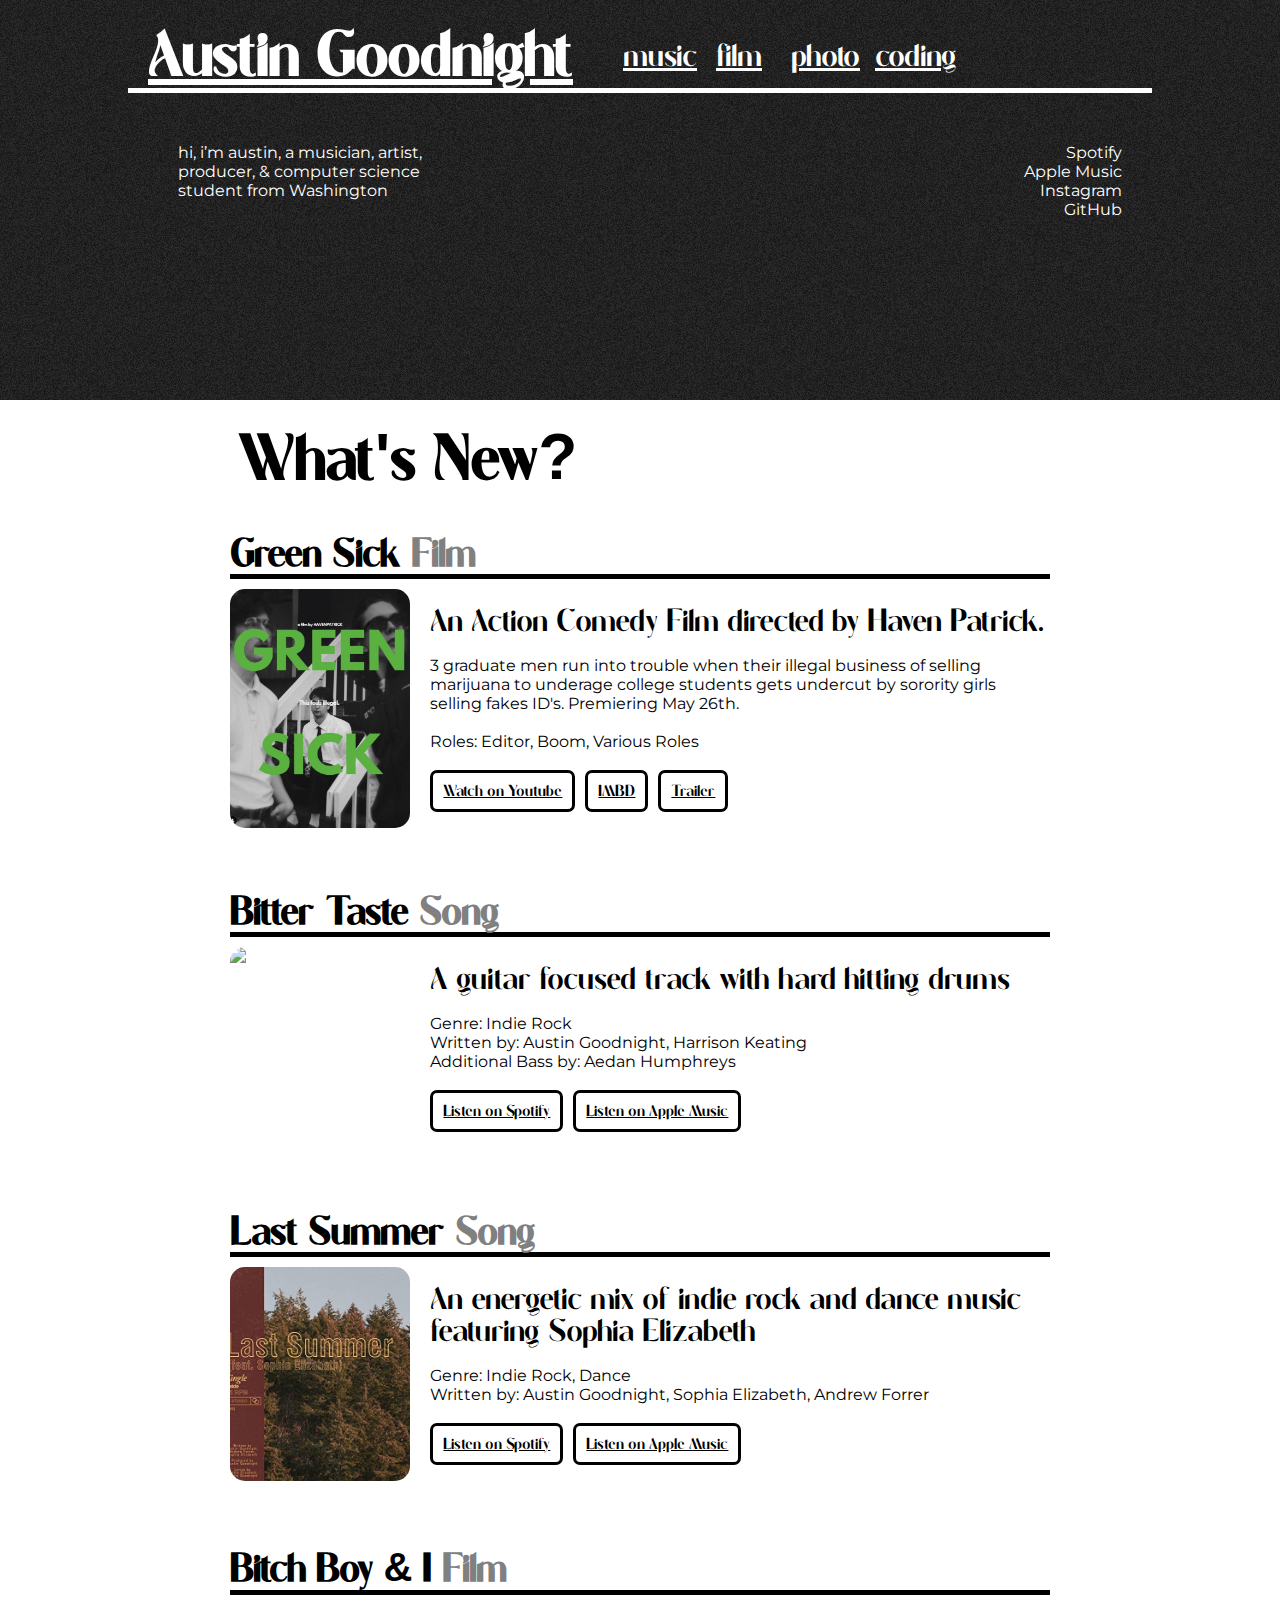
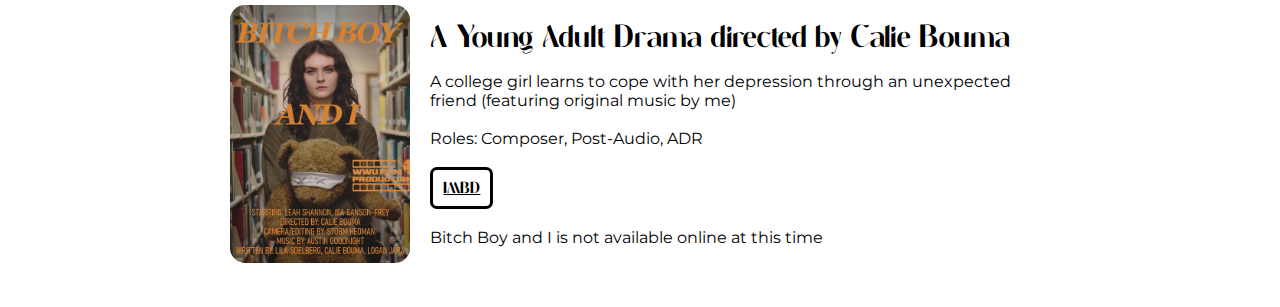
==== index.html @ 9bcbfb52 "init" ====
<!DOCTYPE html>
<link rel="preconnect" href="https://fonts.googleapis.com">
<link rel="preconnect" href="https://fonts.gstatic.com" crossorigin>
<link href="https://fonts.googleapis.com/css2?family=Arimo:wght@400;500;600;700&family=Lancelot&family=Montserrat:wght@200;300;400;500;600;700&family=Rakkas&family=Source+Serif+Pro:wght@300&display=swap" rel="stylesheet">
<link rel="stylesheet" href="https://fonts.googleapis.com/css2?family=Material+Symbols+Outlined:opsz,wght,FILL,GRAD@20..48,100..700,0..1,-50..200" />

<html>

<head>
    <title>Austin Goodnight</title> 
    <meta charset="utf-8">
    <meta http-equiv-"X-UA-Compatible" content="IE-Edge">
    <meta name="viewport" content+"width=device-width, initial-scale=1.0">
    <!-- icon library -->
    <link rel="stylesheet" href="webfontkit/stylesheet.css">
    <link rel="stylesheet" href="https://cdnjs.cloudflare.com/ajax/libs/font-awesome/4.7.0/css/font-awesome.min.css">
    <link rel="stylesheet" href="style.css">
</head>

<body>
    <div id="popup">
        <span id="exit-icon" class="material-symbols-outlined" onclick="showMenu()">
            close
        </span>
        <nav id="mobile-nav">  
            <a href="music.html">music</a>
            <a href="films.html">film</a>
            <a href="photo.html">photo</a>
            <a href="coding.html">coding</a>
        </nav>
    </div>
    <div class="image">
        <div class="upper-content">
            <div id="header">
                <a href="index.html"><h1 id="header-name">Austin Goodnight</h1></a>
                <nav id="header-nav">
                    <div><a href="music.html">music</a></div>
                    <div><a href="films.html">film</a></div>
                    <div><a href="photo.html">photo</a></div>
                    <div><a href="coding.html">coding</a></div>
                </nav>
                <button id="menu" onclick="showMenu()"><i class="fa fa-bars"></i></button>               
            </div>  
            <div class="divider"></div>
            <div class="top-info">
                <p class="introduction">
                    hi, i’m austin, a musician, artist, producer, & computer science student from Washington
                </p>
                <nav class="socials">
                    <a href="https://open.spotify.com/artist/4BmOBnTDsTRgpw4KSJvKvd?si=6YWzLAklRfqEtSBMT5pbHQ" target="_blank" rel="noopener noreferrer">Spotify</a>
                    <a href="https://music.apple.com/us/artist/austin-goodnight/1666440903" target="_blank" rel="noopener noreferrer">Apple Music</a>
                    <a href="https://www.instagram.com/austingoodnightsc/" target="_blank" rel="noopener noreferrer">Instagram</a>
                    <a>GitHub</a>
                </nav>
            </div> 
        </div>
    </div>
    <div class="color">
        <div class="lower-content">
            <h4>What's New?</h4>
            <div class="article">
                <h3>Green Sick <span class="type">Film</span></h3>
                <div class="divider"></div>
                <div class="article-body">
                    <img src="images/article/greensick.jpeg">
                    <p><span class="title">An Action Comedy Film directed by Haven Patrick.</span> <br> <br>3 graduate men run into trouble when their illegal business of selling marijuana to underage college students gets undercut by sorority girls selling fakes ID's. Premiering May 26th.
                        <br> <br> 
                        Roles: Editor, Boom, Various Roles
                        <br>
                        <br>
                        <a href="https://www.youtube.com/watch?v=3GFHud4pnio" class="button">Watch on Youtube</a><a href="https://www.imdb.com/title/tt24776512/?ref_=fn_al_tt_2" class="button">IMBD</a><a href="https://www.youtube.com/watch?v=iKAZ3alRIjg" class="button">Trailer</a>
                    </p>
                </div>
            </div>
            <div class="article">
                <h3>Bitter Taste <span class="type">Song</span></h3>
                <div class="divider"></div>
                <div class="article-body">
                    <img src="images/article/bittertaste.png">
                    <p>
                        <span class="title">A guitar focused track with hard hitting drums</span>
                        <br><br> 
                        Genre: Indie Rock
                        <br> 
                        Written by: Austin Goodnight, Harrison Keating<br>Additional Bass by: Aedan Humphreys
                        <br><br>
                        <a href="https://open.spotify.com/track/4Bsj2feCV5S3oI59OvLlVz?si=7c9fcb22a27c48c9" class="button">Listen on Spotify</a><a href="https://music.apple.com/us/album/bitter-taste/1688491942?i=1688491943" class="button">Listen on Apple Music</a>
                    </p>
                </div>
            </div>
            <div class="article">
                <h3>Last Summer <span class="type">Song</span></h3>
                <div class="divider"></div>
                <div class="article-body">
                    <img src="images/article/lastsummer.jpeg">
                    <p>
                        <span class="title">An energetic mix of indie rock and dance music featuring Sophia Elizabeth</span>
                        <br><br> 
                        Genre: Indie Rock, Dance
                        <br> 
                        Written by: Austin Goodnight, Sophia Elizabeth, Andrew Forrer
                        <br><br>
                        <a href="https://open.spotify.com/track/5TkB6rIjFY2MxIZquT14FN?si=1332acb9442a42ca" class="button">Listen on Spotify</a><a href="https://music.apple.com/us/album/last-summer-feat-sophia-elizabeth/1666482993?i=1666482995" class="button">Listen on Apple Music</a>
                    </p>
                </div>
            </div>
            <div class="article">
                <h3>Bitch Boy & I <span class="type">Film</span></h3>
                <div class="divider"></div>
                <div class="article-body">
                    <img src="images/article/bitchboy.jpg">
                    <p>
                        <span class="title">A Young Adult Drama directed by Calie Bouma</span> 
                        <br><br>
                            A college girl learns to cope with her depression through an unexpected friend (featuring original music by me)
                        <br><br> 
                            Roles: Composer, Post-Audio, ADR
                        <br><br>
                        <a href="https://www.imdb.com/title/tt24104666/?ref_=ttfc_fc_tt" class="button">IMBD</a>
                        <br>
                        <br>Bitch Boy and I is not available online at this time
                    </p>
                </div>
            </div> 
        </div> 
    </div>
</body>
</html>

<script>
    function showMenu() {
        var x = document.getElementById("popup");
        if (x.style.height === "100vh") {
            x.style.display = "none";
            x.style.height = "0%";
        } else {
            x.style.display = "block";
            x.style.height = "100vh"
        }
    }
</script>
---- webfontkit/stylesheet.css ----
/*! Generated by Font Squirrel (https://www.fontsquirrel.com) on May 15, 2023 */



@font-face {
    font-family: 'enoway_personal_useregular';
    src: url('enoway_personal_use-webfont.woff2') format('woff2'),
         url('enoway_personal_use-webfont.woff') format('woff');
    font-weight: normal;
    font-style: normal;

}
---- style.css ----
*{
    font-family: 'Montserrat', sans-serif;
    display: display-block;
}
.upper-content h1, .upper-content p, a{
    color: white;
}
html{
    background-image: url(images/general/background.png);
}
.lower-content a{
    color: black;
}
body {
    cursor: url(images/cursor/main32.png), auto;
}
a:hover{
    cursor: url(images/cursor/hover32.png), auto;
}

body, div{
    padding: 0;
    margin: 0;
}
span, h1,h2,h3,h4,h5,h6 {
    font-family: 'enoway_personal_useregular', sans-serif;
    margin: 0;
    padding: 0;
}
h2{
    text-align: left;
    padding: 20px 0;
    color: black;
    font-size: 5em;
}
h1{
    font-size: 4em;
    transition: .3s;
}
h3{
    font-size: 1.5em;
    color: white;
}
h4{
    padding: 20px 0;
    color:black;
    font-size: 4em;
    padding-left: 110px;
}

h1:hover{
    text-shadow: rgba(0, 0, 0, 0.1) 0px 0px 20px, 
    #FF533F 3px 3px 0px;
}

#gallery{
    display: grid;
    grid-template-columns: 1fr 1fr 1fr; 
    width: 100%;
}
#gallery img{
    display: block;
    padding: 20px;
    width: 100%;
    margin: auto auto;
    box-sizing: border-box;
    transition: .3s;
    object-fit: cover;
}
#gallery img:hover{
    box-shadow: rgba(50, 50, 93, 0.25) 0px 50px 100px -20px, rgba(0, 0, 0, 0.3) 0px 30px 60px -30px;
    padding: 0px;
}
.img-container{
    box-sizing: border-box;
    /*height: 110%;*/
    background-color: white;
}


/*header/nav styling*/
#header{
    display: flex;
}
#header-name{
    color: white;
    padding-left: 20px;
}
#header-nav{
    display: flex;
    margin-left: 40px;
}
#header-nav a{
    transition: .3s;
    text-align: center;
    font-family: 'enoway_personal_useregular', sans-serif;
    font-size: 2em; 
}
#header-nav div{
    width: 5vw;
    padding: 10px;
    margin: auto; /* centers vertically */
    text-align: center;
}
#header-nav a:hover{
    background-color: #FF533F;
}
/* end header/nav styling */

.top-info{
    width: 100%;
    margin: 50px;
}
.introduction{
    float: left;
    width: 30%;
    margin: 0;
}
.socials a{
    display: block;
    transition: .3s;
    text-decoration: none;
}
.socials a:hover{
    color: white;
    font-weight: bold;
    font-size: 1.3em;
    padding: 5px 10px;
    border-radius: 5px;
}
.socials{
    float: right;
    align-content: right;
    padding: 0;
    margin: 0;
    margin-right: 80px;
    text-align: right;
}
.upper-content{
    padding-top: 24px;
    width: 80%;
    margin: 0 auto;
}
.lower-content{
    width: 80%;
    margin: 0 auto;
}
/*.lower-content div{
    margin: 10px;
}*/
.lower-content-music{
    width: 80%;
    margin: 0 auto;
    display: grid;
    grid-template-columns: 2fr 1fr;
}
.lower-content-music div{
    margin: 10px;
}
.upper-content .divider{
    background-color: white;
}
.color{
    background-color: white;
    width: 100%;
    margin: 0;
    overflow: hidden;
    padding: 0;
}
.image{
    background-image: url("images/general/banner2.jpeg");
    object-fit: cover;
    height: 400px;
    width: 100%;
    padding: 0;
    margin: 0;
    background-position: 50%;
    background-size: 100%;
}


/* Film Page */
table{
    text-align: left;
    font-style:normal;
    width: 100%;
}

form{
    display: grid;
    grid-template-columns: 1fr;
}
form textarea{
    resize: none;
    border: 2px black solid;
    border-radius: 5px;
    margin: 10px 0;
}
#submitButton{
    font-size: 1.2em;
    padding: 5px;
    background-color: black;
    border: 2px black solid;
    border-radius: 5px;
    color: white;
    transition: .3s;
}
#submitButton:hover{
    background-color: white;
    color: black;
}

/* ARTICLE STYLING */
.article{
    display: block;
    width: 80%;
    margin: 0 auto;
    margin-bottom: 24px;
    transition: .3s;
    padding: 20px;
    border-radius: 20px;
}
.article:hover{
    box-shadow: rgba(0, 0, 0, 0.1) 0px 0px 20px, 
    #FF533F 8px 8px 0px,
                #299FFF 16px 16px 0px,
                #F9FF47 24px 24px 0px;
}
.title{
    font-size: 2em;
}
.article img{
    width: 180px;
    border-radius: 15px;
    object-fit: cover;
}
.article p{
    padding-left: 20px;
    color: black;
}
.article h3{
    font-size: 2.5em;
    color:black;
}
.article-body{
    display: flex;
    flex-direction: row;
}
.type{
    color: grey;
    /*font-style: italic;*/
    text-align: right;
}
.button{
    display: inline-block;
    box-sizing: border-box;
    font-family: 'enoway_personal_useregular', sans-serif;
    border: 3px solid black;
    color:black;
    padding: 10px;
    border-radius: 7px;
    margin-right: 10px;
    transition: .3s;
    font-size: 1.5  em;
}
.button:hover{
    background-color: black;
    color: white;
}
.divider{
    width: 100%;
    height: 5px;
    border-radius: 5    px;
    margin-bottom: 10px;
    background-color:black;
}
h5{
    padding: 20px 0;
    font-size: 3em;
}
/* END ARTICLE STYLING */

/* Mobile / Tablet Nav */
#menu{
    display: none;
    width: 0px;
}
#mobile-nav{
    margin-top: 200px;
}
#popup{
    position: fixed;
    display: none;
    height: 0;
    transition: .5s;
    width: 100vw;
    background-color: orange;

}
#mobile-nav a{
    padding-top: 20px;
    font-weight: bold;
    font-size: 3em;
    text-align: center;
    display: block;
    width: 100%;
}
#exit-icon{
    position: fixed;
    top: 0;
    right: 0;
    font-size: 4em;
    color: white;
    padding: 20px;
}



/* this css is used when width is under the given pixels */
@media (max-width: 1200px) {
    #menu{
        display: block;
        transition: .3s;
        margin: auto 0;
        margin-left: auto;  
        font-size: 35px;
        padding-right: 60px;
        background-color: transparent;
        border: none;
        color: white;
        
    }
    #header-nav a, #header-nav nav, #header-nav div{
        display: none;
        width: 0px;
    }
    .article{
        width: 100%;
    }
    #gallery{
        grid-template-columns: 1fr 1fr; 
    }
    h4{
        padding-left: 10px;
    }
}
@media (max-width: 1000px) {
    h4{
        margin-left: 0;
        padding-left: 0;
    }
    .article img{
        width: 100%;
        height: 300px;
    }
}
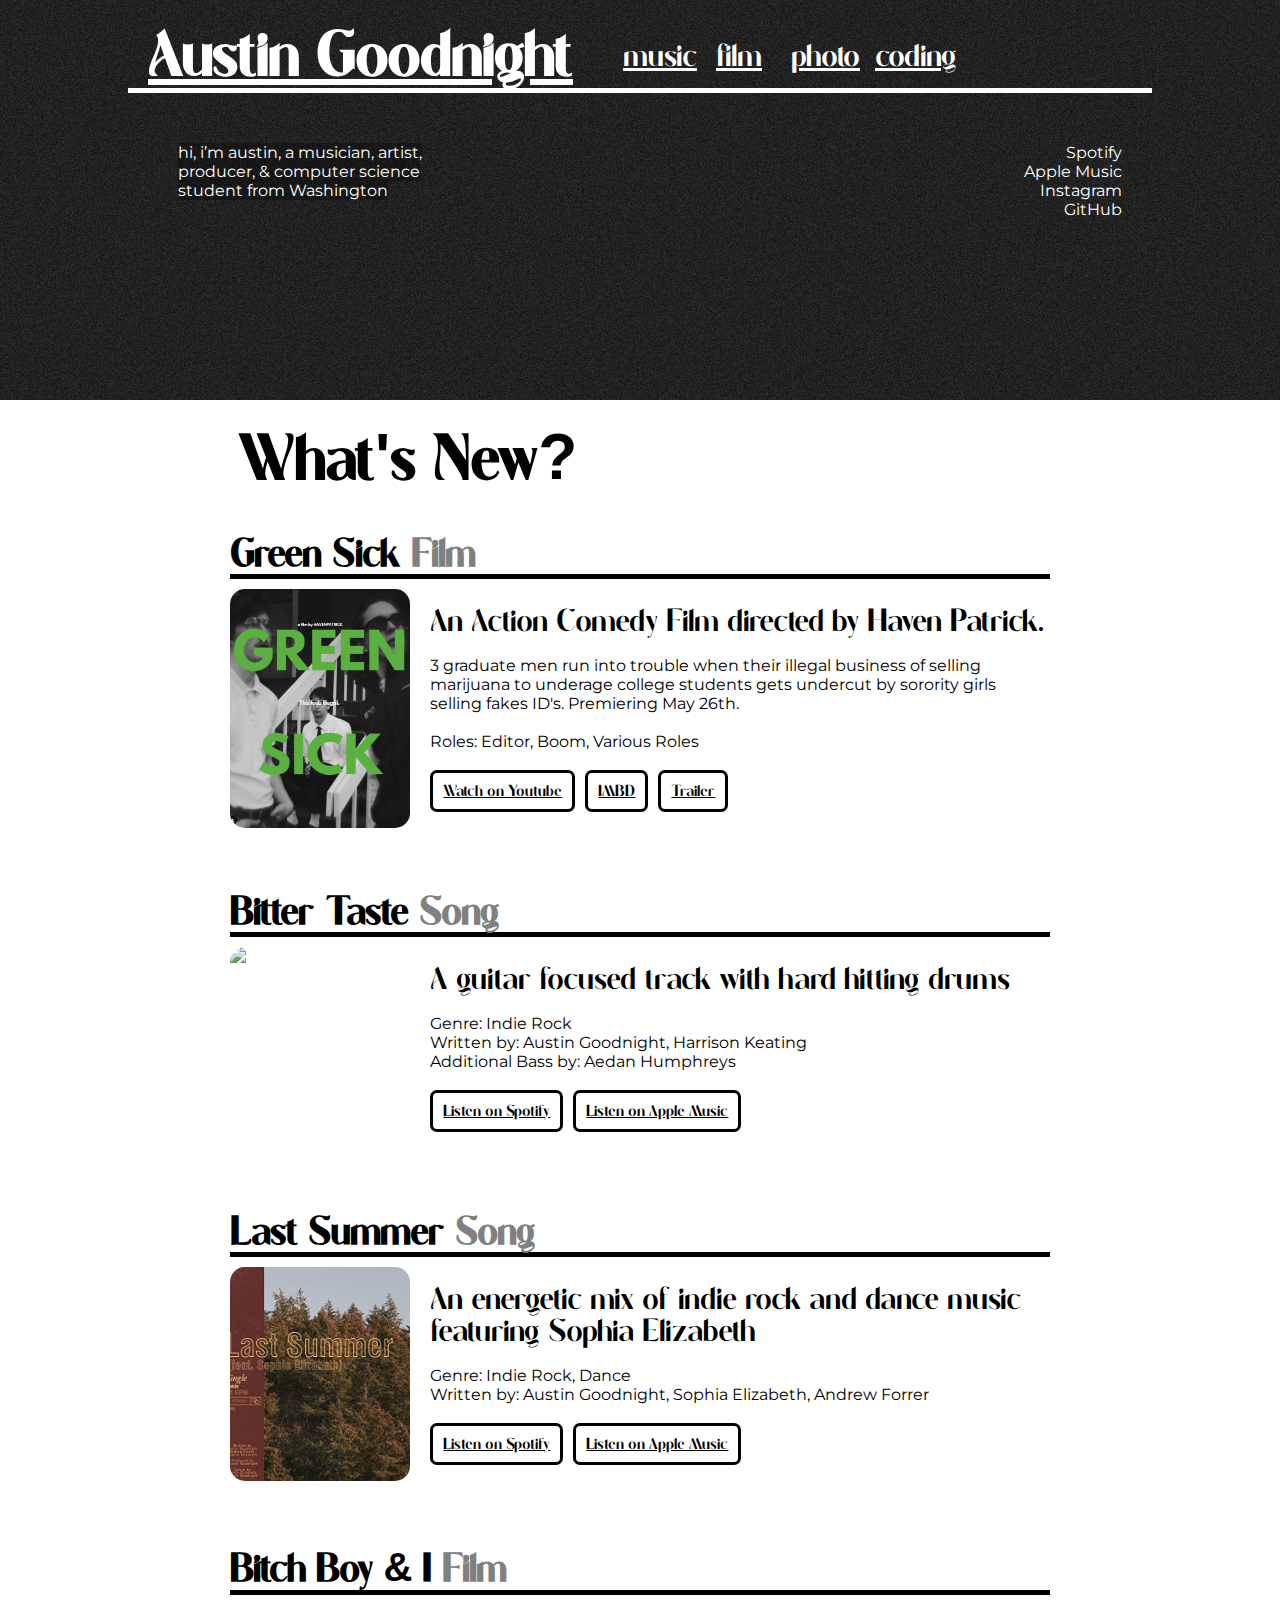
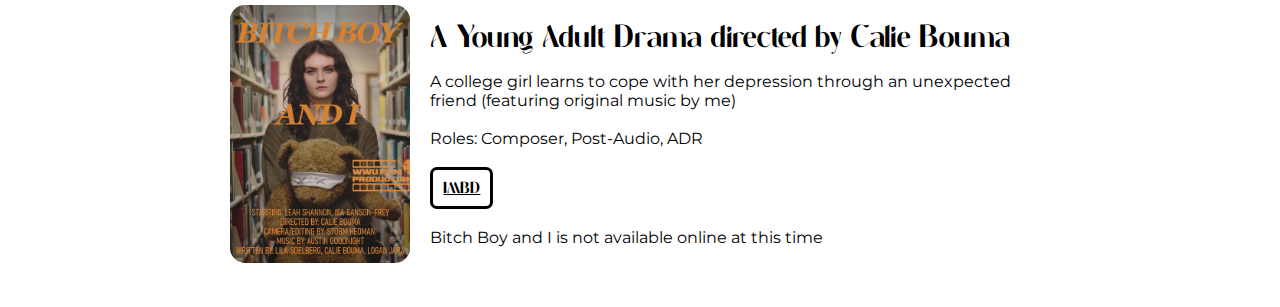
==== commit 79555307: "mobile stuff" ====
--- a/index.html
+++ b/index.html
@@ -44,7 +44,7 @@
             <div class="divider"></div>
             <div class="top-info">
                 <p class="introduction">
-                    hi, i’m austin, a musician, artist, producer, & computer science student from Washington
+                    <span class="highlight"> hi, i’m austin, a musician, artist, producer, & computer science student from Washington </span>
                 </p>
                 <nav class="socials">
                     <a href="https://open.spotify.com/artist/4BmOBnTDsTRgpw4KSJvKvd?si=6YWzLAklRfqEtSBMT5pbHQ" target="_blank" rel="noopener noreferrer">Spotify</a>
--- a/style.css
+++ b/style.css
@@ -1,6 +1,5 @@
 *{
     font-family: 'Montserrat', sans-serif;
-    display: display-block;
 }
 .upper-content h1, .upper-content p, a{
     color: white;
@@ -113,8 +112,13 @@
 }
 .introduction{
     float: left;
+    padding-bottom: 10px;
     width: 30%;
     margin: 0;
+}
+.highlight{
+    background-color: rgba(0, 0, 0, 0.3);
+    font-family: 'Montserrat', sans-serif;
 }
 .socials a{
     display: block;
@@ -169,13 +173,12 @@
 }
 .image{
     background-image: url("images/general/banner2.jpeg");
-    object-fit: cover;
     height: 400px;
     width: 100%;
     padding: 0;
     margin: 0;
     background-position: 50%;
-    background-size: 100%;
+    background-size: cover;
 }
 
 
@@ -353,5 +356,11 @@
         width: 100%;
         height: 300px;
     }
-}
-
+    body{
+        font-size: 1.4em;
+    }
+    .image{
+        height: 500px;
+    }
+}
+
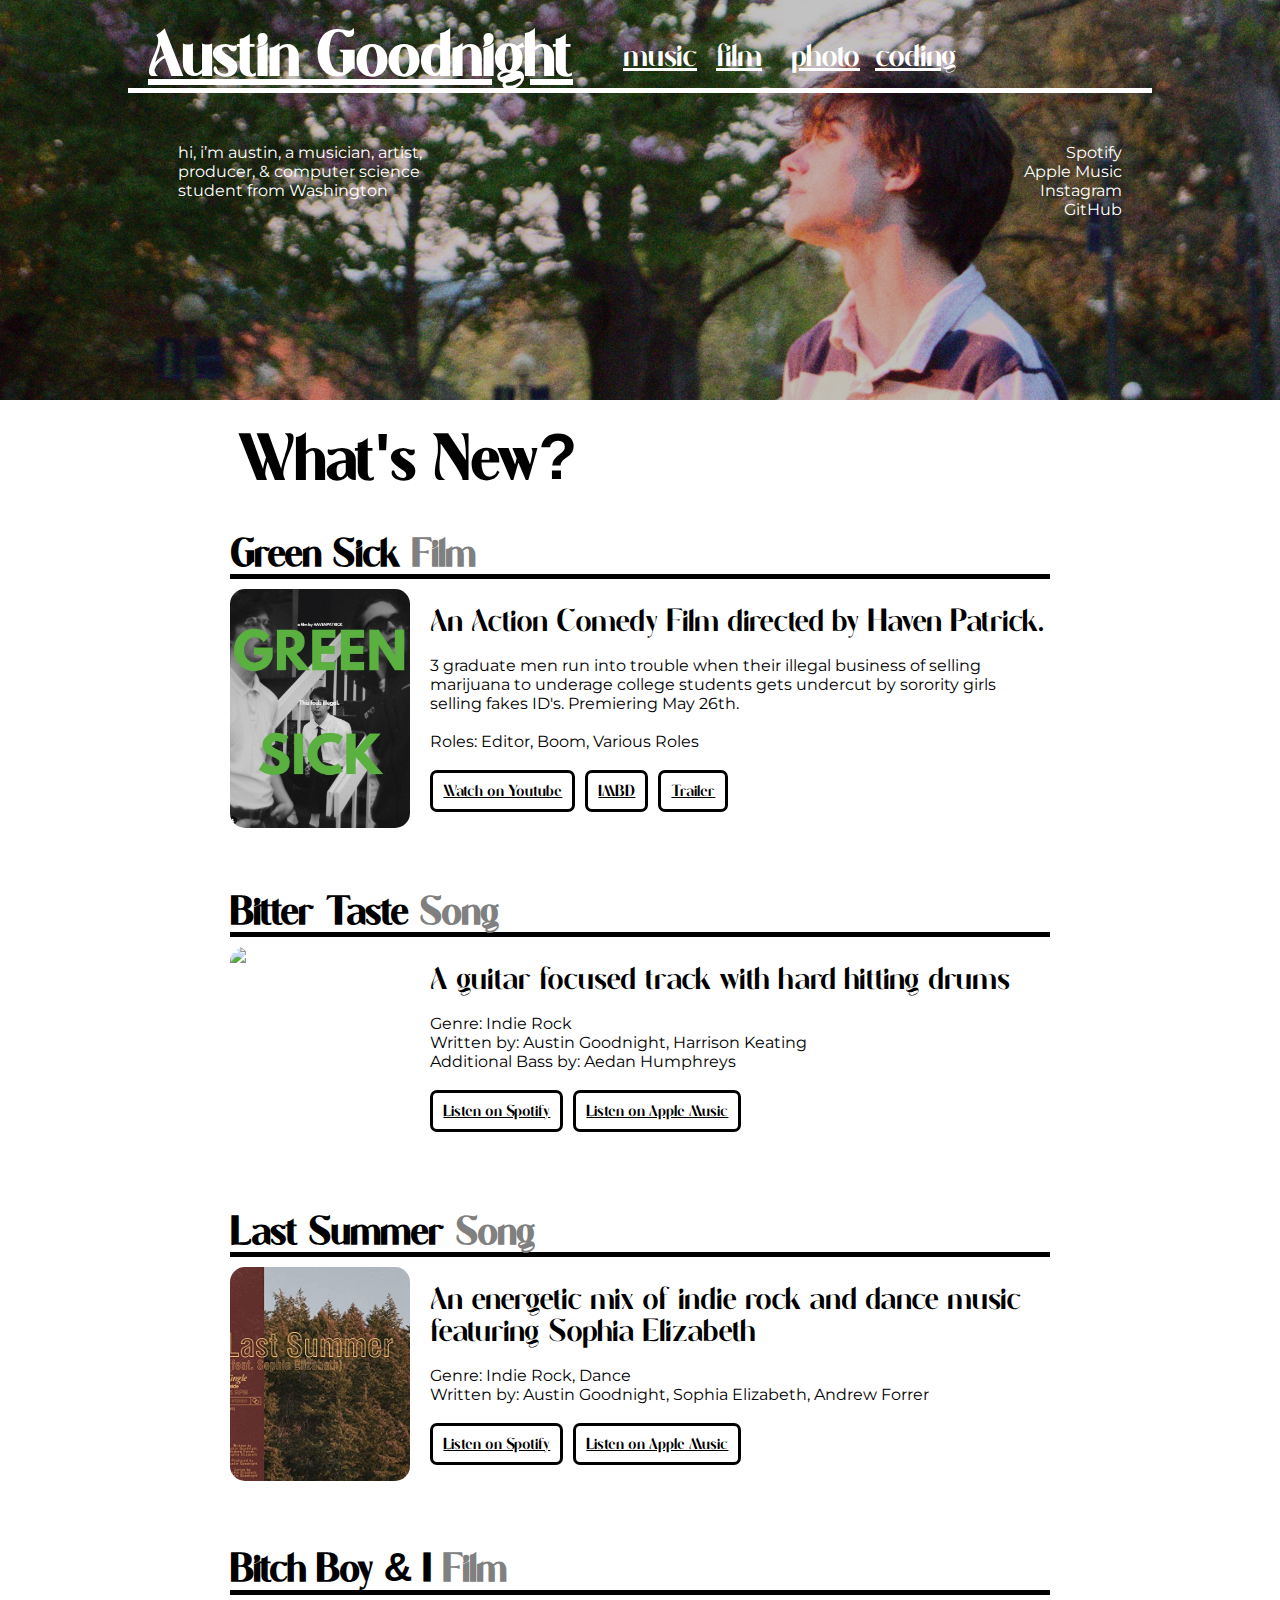
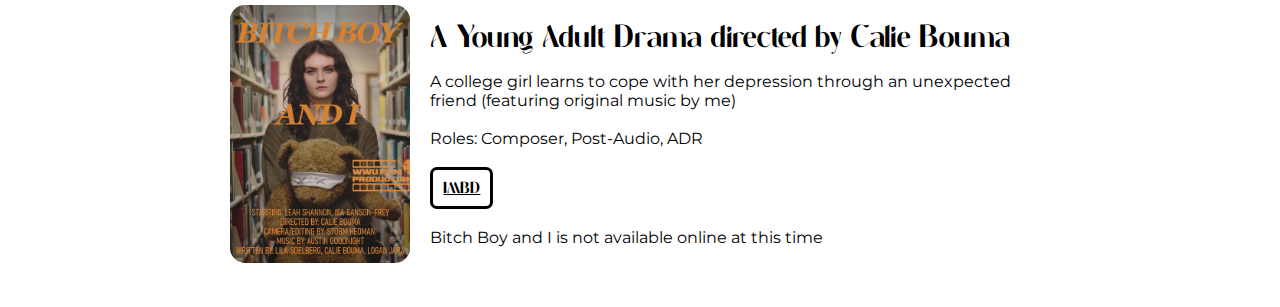
==== commit 056590a6: "final changes" ====
--- a/index.html
+++ b/index.html
@@ -44,7 +44,7 @@
             <div class="divider"></div>
             <div class="top-info">
                 <p class="introduction">
-                    <span class="highlight"> hi, i’m austin, a musician, artist, producer, & computer science student from Washington </span>
+                    hi, i’m austin, a musician, artist, producer, & computer science student from Washington
                 </p>
                 <nav class="socials">
                     <a href="https://open.spotify.com/artist/4BmOBnTDsTRgpw4KSJvKvd?si=6YWzLAklRfqEtSBMT5pbHQ" target="_blank" rel="noopener noreferrer">Spotify</a>
--- a/style.css
+++ b/style.css
@@ -115,10 +115,6 @@
     padding-bottom: 10px;
     width: 30%;
     margin: 0;
-}
-.highlight{
-    background-color: rgba(0, 0, 0, 0.3);
-    font-family: 'Montserrat', sans-serif;
 }
 .socials a{
     display: block;
@@ -172,7 +168,7 @@
     padding: 0;
 }
 .image{
-    background-image: url("images/general/banner2.jpeg");
+    background-image: url("images/general/banner2_new.jpeg");
     height: 400px;
     width: 100%;
     padding: 0;
@@ -255,6 +251,7 @@
     text-align: right;
 }
 .button{
+    
     display: inline-block;
     box-sizing: border-box;
     font-family: 'enoway_personal_useregular', sans-serif;
@@ -347,20 +344,43 @@
         padding-left: 10px;
     }
 }
-@media (max-width: 1000px) {
+
+/* this is intended for phones */
+@media screen and (max-width: 1000px) {
+    /* I wanted to include and (-webkit-device-pixel-ratio: 3) to make this only appear on mobile devices,
+    however, since this will likely be tested on a computer, I wanted to make sure the second breakpoint showed up */
     h4{
         margin-left: 0;
         padding-left: 0;
+        font-size: 5em;
     }
     .article img{
         width: 100%;
-        height: 300px;
+        height: 500px;
     }
     body{
-        font-size: 1.4em;
+        font-size: 1.5em;
     }
     .image{
-        height: 500px;
-    }
-}
-
+        height: 700px;
+    }
+    .article-body{
+        flex-direction: column;
+    }
+    .button{
+        font-size: 1.5em;
+        padding: 20px;
+        text-decoration: none;
+        margin-left: 0px;
+        margin-top: 10px;
+        margin-right: 10px;
+    }
+    .lower-content-music{
+        grid-template-columns: 1fr;
+    }
+    #menu{
+        font-size: 80px;
+    }
+
+}
+
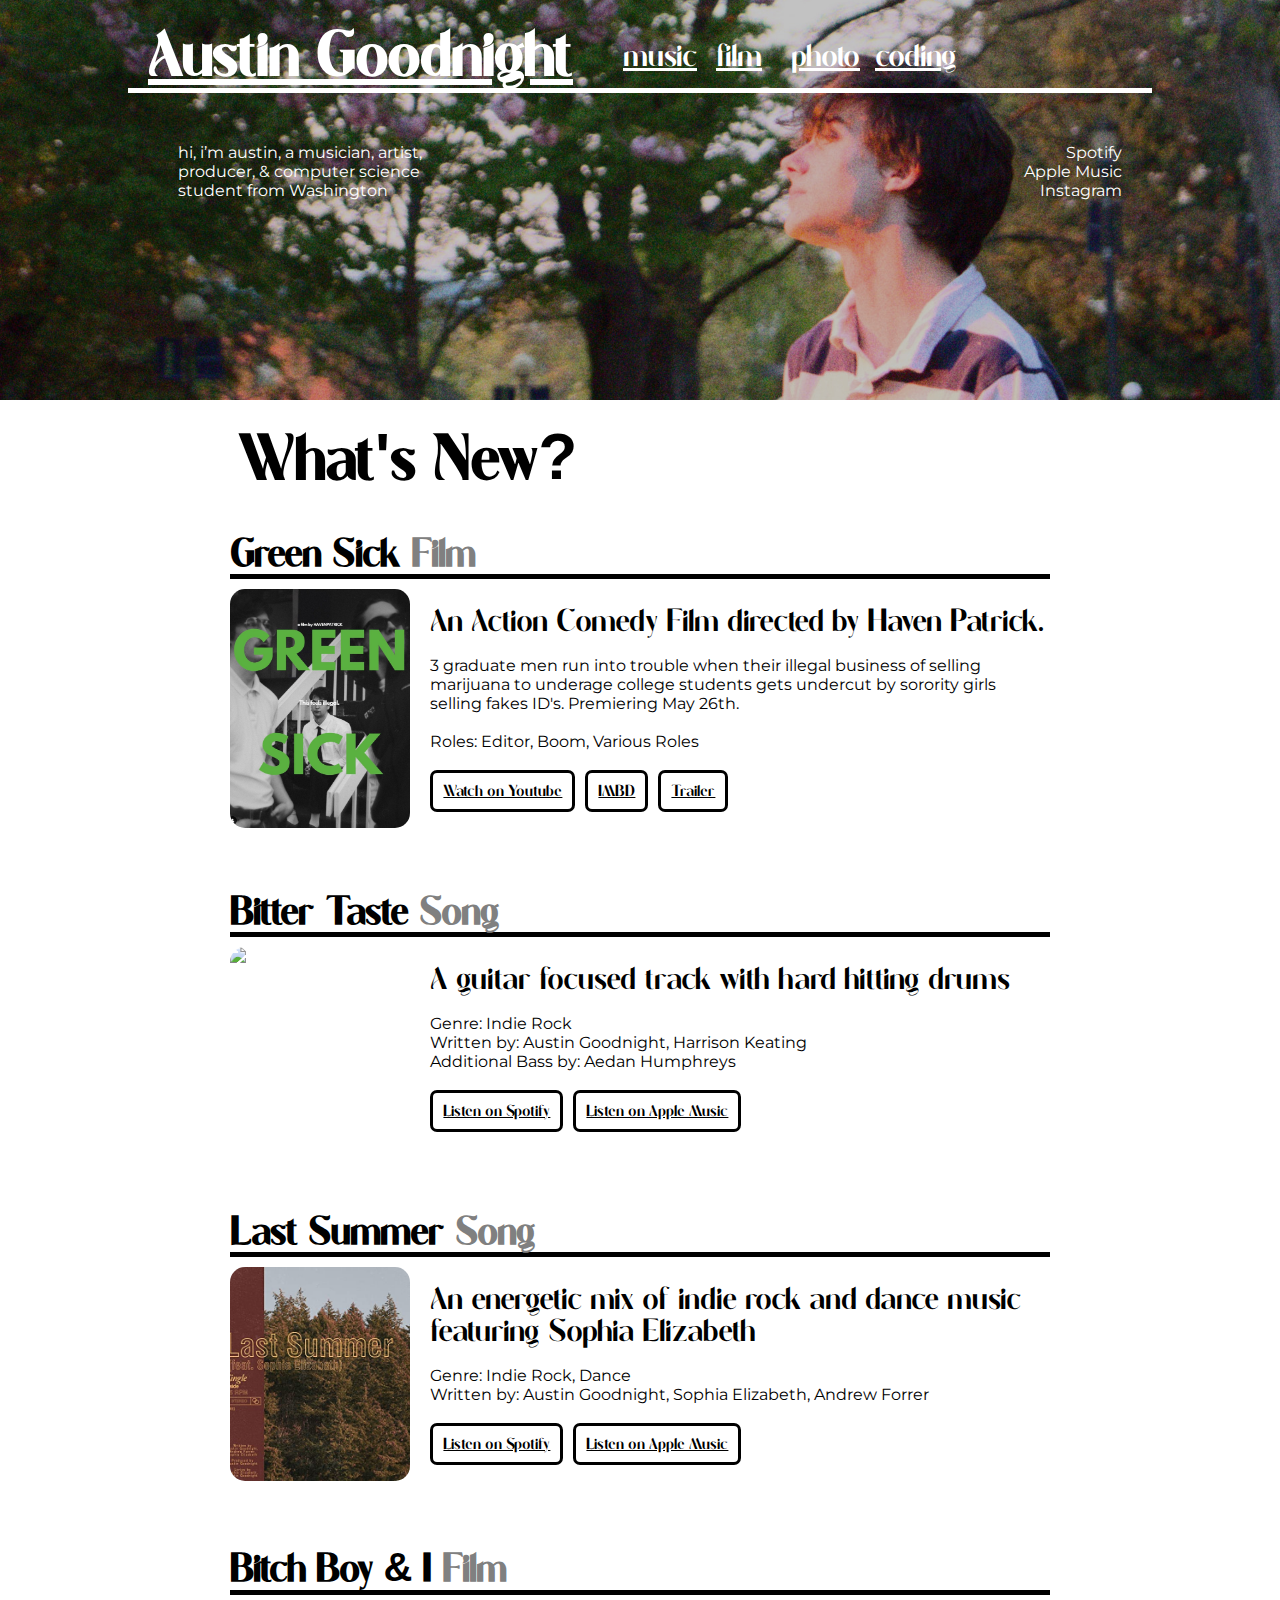
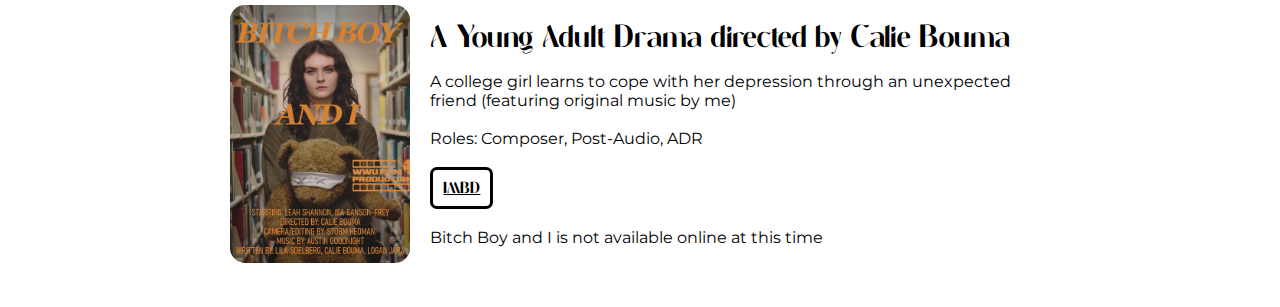
==== commit 4a53d86d: "Update index.html" ====
--- a/index.html
+++ b/index.html
@@ -50,7 +50,6 @@
                     <a href="https://open.spotify.com/artist/4BmOBnTDsTRgpw4KSJvKvd?si=6YWzLAklRfqEtSBMT5pbHQ" target="_blank" rel="noopener noreferrer">Spotify</a>
                     <a href="https://music.apple.com/us/artist/austin-goodnight/1666440903" target="_blank" rel="noopener noreferrer">Apple Music</a>
                     <a href="https://www.instagram.com/austingoodnightsc/" target="_blank" rel="noopener noreferrer">Instagram</a>
-                    <a>GitHub</a>
                 </nav>
             </div> 
         </div>
